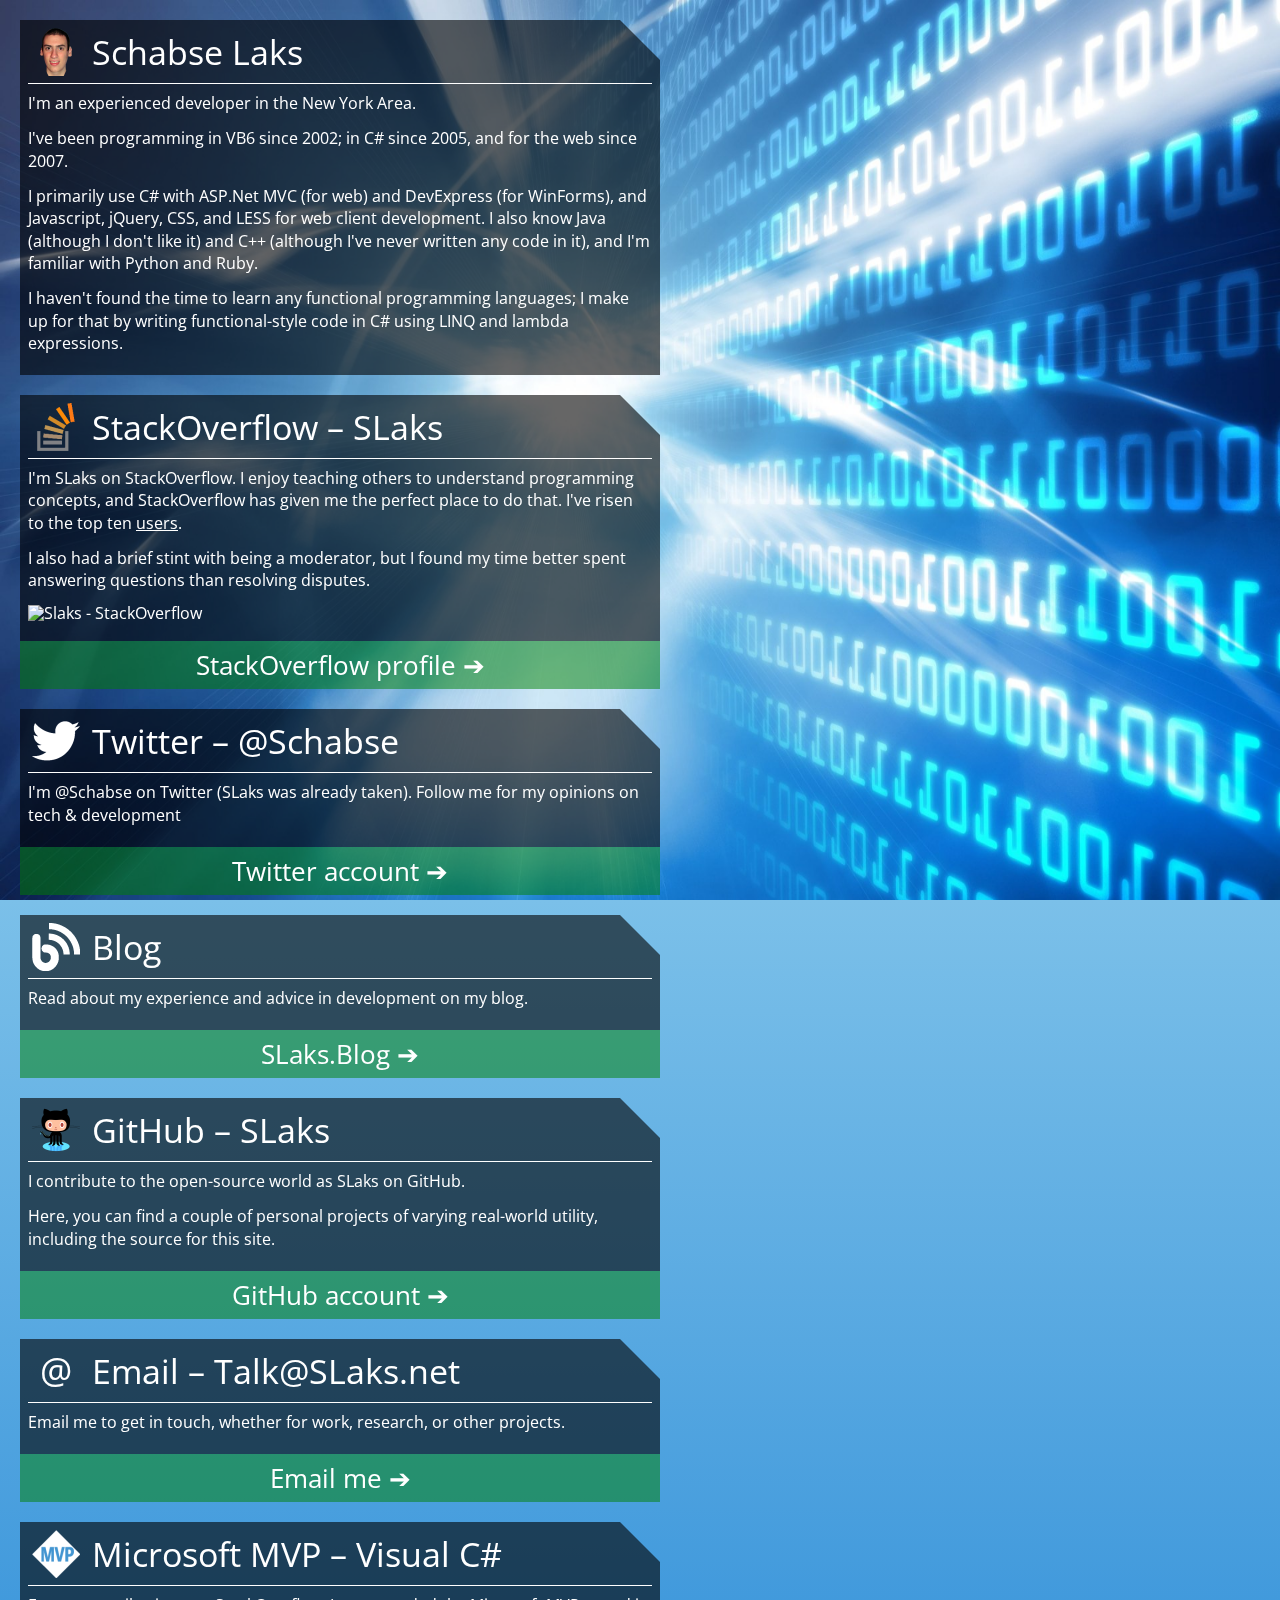
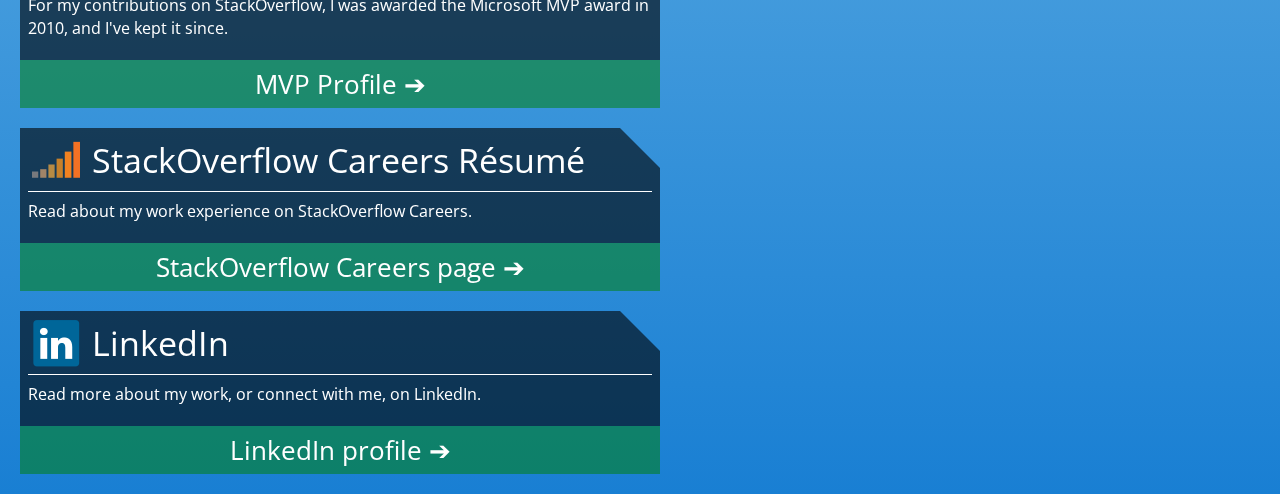
==== index.html @ 2df51ee2 "Tweak text" ====
﻿<!doctype html>
<!--[if lt IE 7]> <html class="lt-ie9 lt-ie8 lt-ie7" lang="en"> <![endif]-->
<!--[if IE 7]>    <html class="lt-ie9 lt-ie8" lang="en"> <![endif]-->
<!--[if IE 8]>    <html class="lt-ie9" lang="en"> <![endif]-->
<!--[if gt IE 8]><!-->
<html lang="en">
    <!--<![endif]-->

    <head>
        <meta charset="utf-8">
        <meta http-equiv="X-UA-Compatible" content="IE=edge,chrome=1">
        <title>Schabse Laks</title>

        <!--[if lt IE 9]><script src="http://html5shiv.googlecode.com/svn/trunk/html5.js"></script><![endif]-->

        <link rel="stylesheet" type="text/css" href="//fonts.googleapis.com/css?family=Open+Sans:400" />
        <link rel="stylesheet" type="text/css" href="CSS/Home-Styles.css" />

        <meta name="viewport" content="width=device-width">
    </head>

    <body>
        <!--[if lt IE 7]><p class=chromeframe>Your browser is <em>ancient!</em> <a href="http://browsehappy.com/">Upgrade to a different browser</a> or <a href="http://www.google.com/chromeframe/?redirect=true">install Google Chrome Frame</a> to experience this site.</p><![endif]-->
        <img alt="abstract background" src="Images/Background.jpg" />

        <!-- Semantic Markup FTW!  -->
        <!-- Classes are for wimps -->
        <!-- eg, Internet Explorer -->
        <ul>
            <li>
                <img alt="My Face" src="Images/Icons/Me.png" />
                <h2>Schabse Laks</h2>
                <article>
                    <p>I'm an experienced developer in the New York Area.</p>
                    <p>
                        I've been programming in VB6 since 2002; in C# since 2005, and for the web since
                        2007.
                    </p>
                    <p>
                        I primarily use C# with ASP.Net MVC (for web) and DevExpress (for WinForms), and
                        Javascript, jQuery, CSS, and LESS for web client development.  I also know Java
                        (although I don't like it) and C++ (although I've never written any code in it),
                        and I'm familiar with Python and Ruby.
                    </p>
                    <p>
                        I haven't found the time to learn any functional programming languages; I make up
                        for that by writing functional-style code in C# using LINQ and lambda expressions.
                    </p>
                </article>
            </li>
            <li>
                <img alt="StackOverflow Icon" src="Images/Icons/StackOverflow.png" />
                <h2>StackOverflow &ndash; SLaks</h2>
                <article>
                    <p>
                        I'm SLaks on StackOverflow. I enjoy teaching others to
                        understand programming concepts, and StackOverflow has
                        given me the perfect place to do that. 
                        I've risen to the top ten <a href="http://stackoverflow.com/users?tab=reputation&filter=all">
                            users</a>.
                    </p>
                    <p>
                        I also had a brief stint with being a moderator, but I found my time better spent
                        answering questions than resolving disputes.
                    </p>
                    <img alt="Slaks - StackOverflow" src="http://stackoverflow.com/users/flair/34397.png" />
                </article>
                <a href="http://stackoverflow.com/users/34397/slaks">StackOverflow profile</a>
            </li>

            <li>
                <img alt="Twitter Icon" src="Images/Icons/Twitter.png" />
                <h2>Twitter &ndash; @Schabse</h2>
                <article>
                    <p>
                        I'm @Schabse on Twitter (SLaks was already taken).  Follow me for my opinions on
                        tech &amp; development
                    </p>
                </article>
                <a href="https://twitter.com/Schabse">Twitter account</a>
            </li>

            <li>
                <img alt="Universal Blog Icon" title="Universal Blog Icon" src="Images/Icons/Blog.png" />
                <h2>Blog</h2>
                <article>
                    <p>Read about my experience and advice in development on my blog.</p>
                </article>
                <a href="http://blog.slaks.net">SLaks.Blog</a>
            </li>

            <li>
                <img alt="GitHub Icon" src="Images/Icons/GitHub.png" />
                <h2>GitHub &ndash; SLaks</h2>
                <article>
                    <p>I contribute to the open-source world as SLaks on GitHub.</p>
                    <p>
                        Here, you can find a couple of personal projects of varying real-world utility,
                        including the source for this site.
                    </p>
                </article>
                <a href="https://github.com/SLaks">GitHub account</a>
            </li>

            <li>
                <span>@</span>
                <h2>Email &ndash; Talk@SLaks.net</h2>
                <article>
                    <p>Email me to get in touch, whether for work, research, or other projects.</p>
                </article>
                <a href="mailto:Talk@SLaks.net">Email me</a>
            </li>

            <li>
                <img alt="MVP Logo" src="Images/Icons/MVP.png" />
                <h2>Microsoft MVP &ndash; Visual C#</h2>
                <article>
                    <p>
                        For my contributions on StackOverflow, I was awarded the Microsoft MVP award in
                        2010, and I've kept it since.
                    </p>
                </article>

                <a href="http://mvp.microsoft.com/en-US/findanmvp/Pages/profile.aspx?MVPID=1e98946d-d05d-40b6-9e5b-9e8f7c63279a">
                    MVP Profile</a>
            </li>

            <li>
                <img alt="StackOverflow Careers Icon" src="Images/Icons/SO-Careers.png" />
                <h2>StackOverflow Careers R&eacute;sum&eacute;</h2>
                <article>
                    <p>Read about my work experience on StackOverflow Careers.</p>
                </article>
                <a href="http://careers.stackoverflow.com/slaks">StackOverflow Careers page</a>
            </li>

            <li>
                <img alt="LinkedIn icon" src="Images/Icons/LinkedIn.png" />
                <h2>LinkedIn</h2>
                <article>
                    <p>Read more about my work, or connect with me, on LinkedIn.</p>
                </article>
                <a href="http://www.linkedin.com/profile/view?id=121422358">LinkedIn profile</a>
            </li>
        </ul>

        <!-- Thanks for reading! -->

        <script type="text/javascript">

            var _gaq = _gaq || [];
            _gaq.push(['_setAccount', 'UA-3656687-5']);
            _gaq.push(['_trackPageview']);

            (function () {
                var ga = document.createElement('script'); ga.type = 'text/javascript'; ga.async = true;
                ga.src = ('https:' == document.location.protocol ? 'https://ssl' : 'http://www') + '.google-analytics.com/ga.js';
                var s = document.getElementsByTagName('script')[0]; s.parentNode.insertBefore(ga, s);
            })();

        </script>

    </body>

</html>
---- CSS/Home-Styles.css ----
﻿* {
	margin: 0;
	padding: 0;
	border: 0;
}

html {
	background-color: #197fd3; /* Old browsers */
	background: -moz-linear-gradient(top, #5f9fcb 0%, #7bc0e9 43%, #197fd3 100%); /* FF3.6+ */
	background: -webkit-gradient(linear, left top, left bottom, color-stop(0%,#5f9fcb), color-stop(43%,#7bc0e9), color-stop(100%,#197fd3)); /* Chrome,Safari4+ */
	background: -webkit-linear-gradient(top, #5f9fcb 0%,#7bc0e9 43%,#197fd3 100%); /* Chrome10+,Safari5.1+ */
	background: -o-linear-gradient(top, #5f9fcb 0%,#7bc0e9 43%,#197fd3 100%); /* Opera 11.10+ */
	background: -ms-linear-gradient(top, #5f9fcb 0%,#7bc0e9 43%,#197fd3 100%); /* IE10+ */
	background: linear-gradient(top, #5f9fcb 0%,#7bc0e9 43%,#197fd3 100%); /* W3C */
	filter: progid:DXImageTransform.Microsoft.gradient( startColorstr='#5f9fcb', endColorstr='#197fd3',GradientType=0 ); /* IE6-9 */
}

body {
	margin: 20px;
	margin-right: 60px; /* Cover the extra 40 pixels of triangle margin */
	font-family: "Open Sans", Verdana, sans-serif;
	line-height: 1;
	color: white;
}

p {
	margin-bottom: .8em;
	line-height: 1.4;
}

article img {
	display: block;
	margin: 0 auto .8em;
}

p a, p a:visited {
	color: white;
}

p a:hover {
	color: #ff3;
}

body > img {
	display: block;
	width: 100%;
	height: 100%;
	position: fixed;
	left: 0;
	top: 0;
	right: 0;
	bottom: 0;
	z-index: -1;
	pointer-events: none;
}

ul {
	list-style-type: none;
	max-width: 600px;
}

ul li {
	margin-bottom: 20px;
}

ul li > :first-child {
	float: left;
	width: 48px;
	height: 48px;
	margin: 8px 12px 8px;
	position: relative;
	z-index: 1;
}

ul li > span:first-child {
	font-size: 36px;
	line-height: 48px;
	text-align: center;
}


.icon + .icon {
	display: none;
}

ul li h2 {
	height: 48px;
	padding: 8px;
	background-color: #333;
	background-color: rgba(0,0,0, 0.6);
	line-height: 48px;
	font-size: 34px;
	font-weight: normal;
	position: relative;
}

/* Create a triangle that sticks out to the right of the header bar */
ul li h2::after {
	font-size: 0;
	content: ' ';
	position: absolute;
	top: 0;
	right: -40px;
	border-left: 40px solid #333;
	border-left: 40px solid rgba(0,0,0, 0.6);
	border-top: 40px transparent solid;
	height: 24px; /* 62 pixels of height minus 40 pixels of triangle */
}

/* Create a white bar that stretches almost to the edges */
ul li h2::before {
	border-bottom: solid white 1px;
	width: 100%;
	content: ' ';
	font-size: 0;
	position: absolute;
	z-index: 2;
	bottom: 0;
	left: 8px;
	padding-right: 24px; /* 40 pxiels of extra triangle minus 8 pixels of padding on each side */
}

ul li article {
	background-color: #333;
	background-color: rgba(0,0,0, 0.6);
	padding: 8px;
	margin-right: -40px; /* Cover the extra margin below the triangle */
}

ul li article + a {
	margin-right: -40px; /* Cover the extra margin below the triangle */
	padding: 11px;
	font-size: 26px;
	text-align: center;
	text-decoration: none;
	display: block;
	color: white !important;
	background-color: #060;
	background-color: rgba(0, 128, 0, 0.5);
}

ul li article + a::after {
	content: ' ➔';
}

ul li article + a:hover {
	background-color: green;
	text-decoration: underline;
}

/* If we can't do :after, give up on the triangle and the margin below it */
.lt-ie9 ul li article, .lt-ie9 ul li article + a {
	margin-right: 0;
}

.lt-ie9 body {
	margin-right: 20px;
}
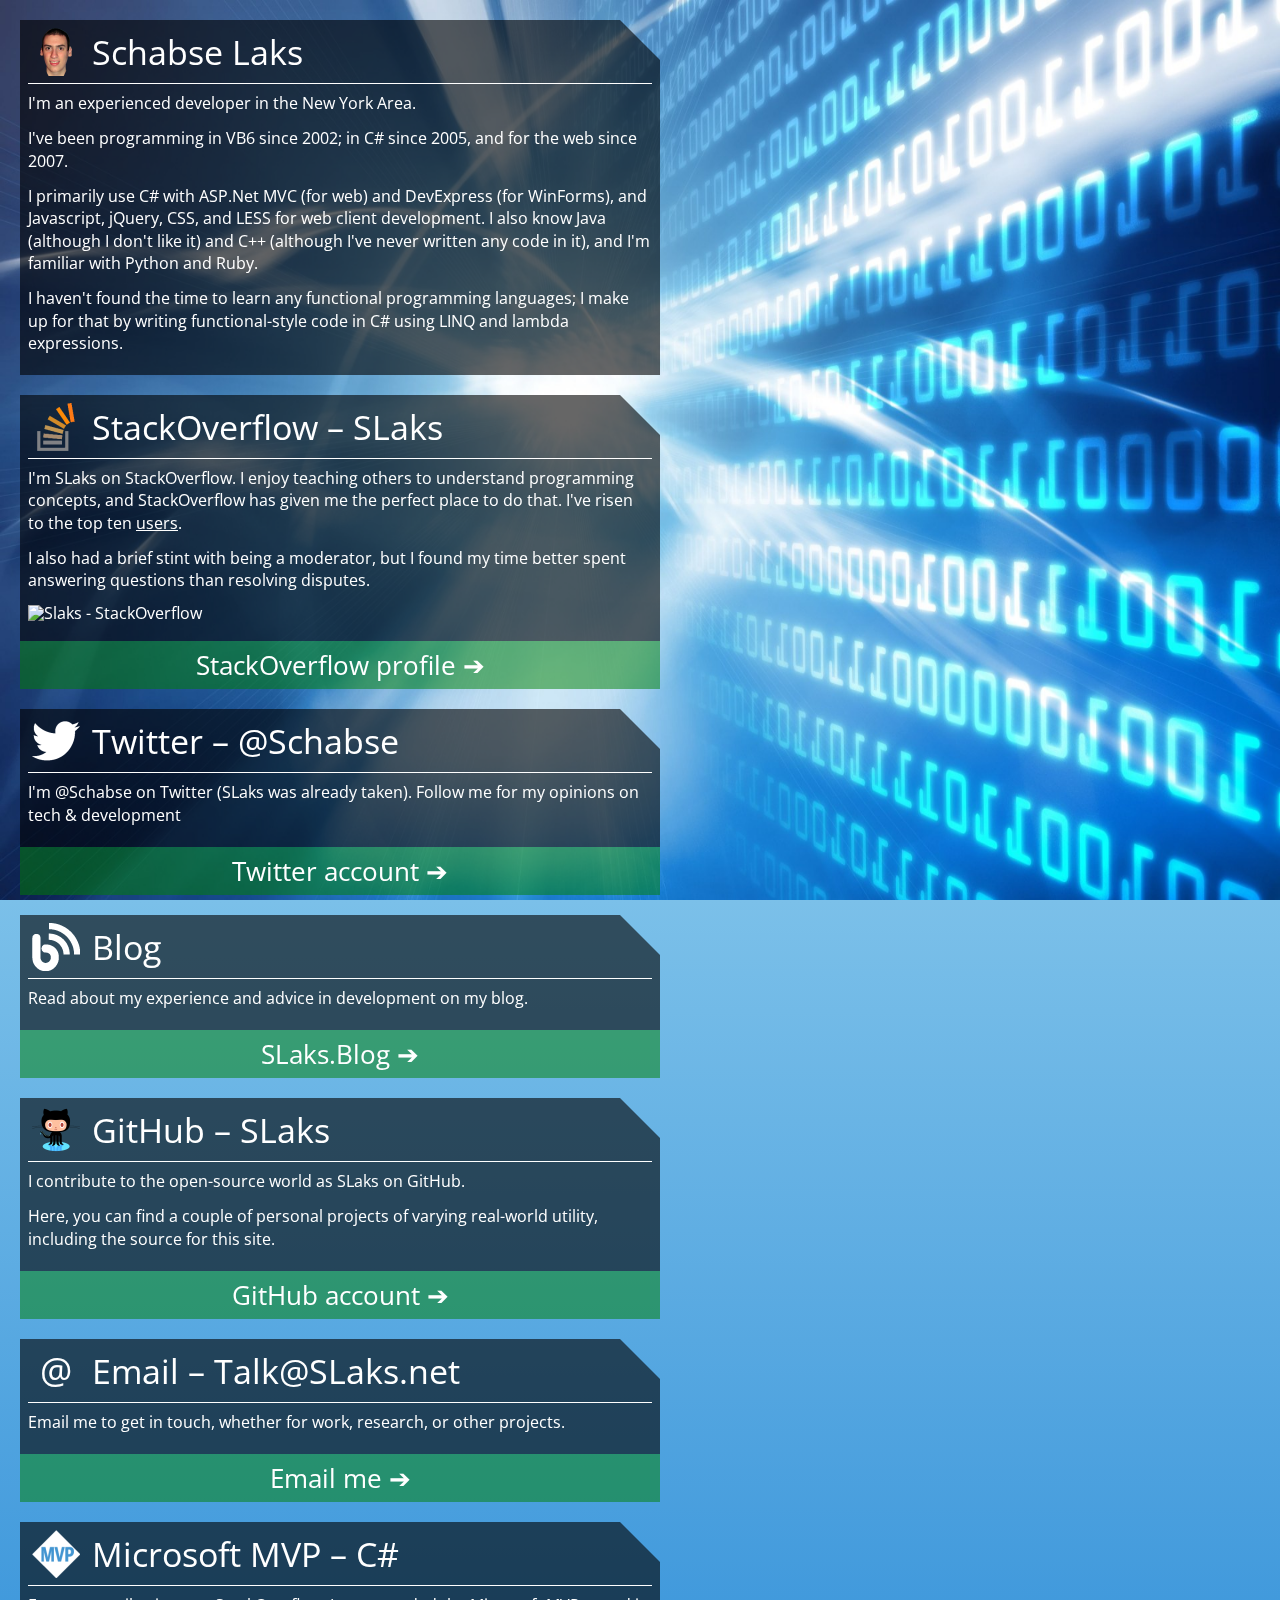
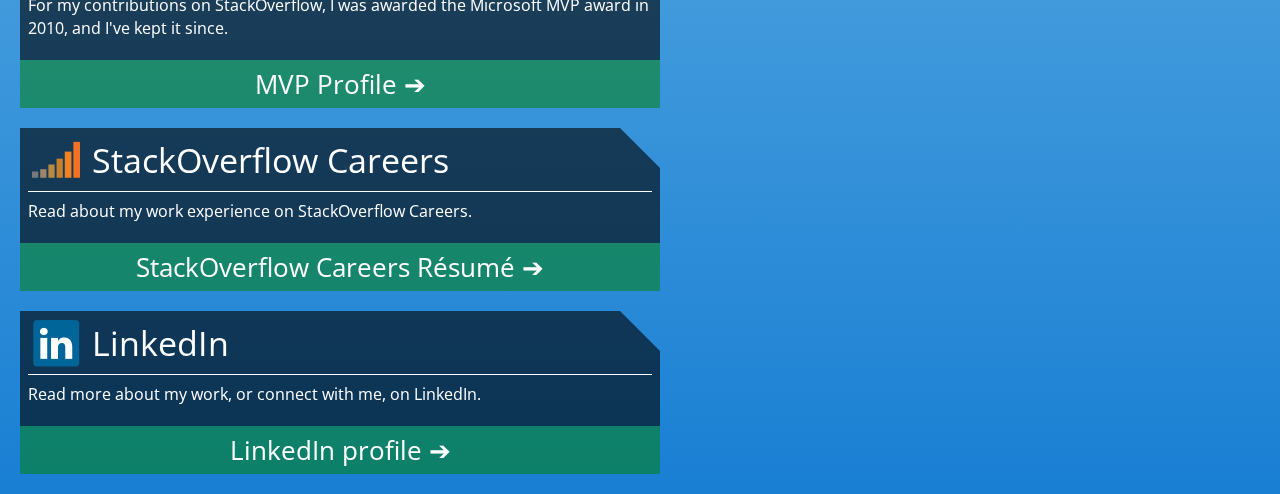
==== commit bb1aac9c: "Now with 50% more responsive!" ====
--- a/index.html
+++ b/index.html
@@ -113,7 +113,7 @@
 
             <li>
                 <img alt="MVP Logo" src="Images/Icons/MVP.png" />
-                <h2>Microsoft MVP &ndash; Visual C#</h2>
+                <h2>Microsoft MVP &ndash; C#</h2>
                 <article>
                     <p>
                         For my contributions on StackOverflow, I was awarded the Microsoft MVP award in
@@ -127,11 +127,11 @@
 
             <li>
                 <img alt="StackOverflow Careers Icon" src="Images/Icons/SO-Careers.png" />
-                <h2>StackOverflow Careers R&eacute;sum&eacute;</h2>
+                <h2>StackOverflow Careers</h2>
                 <article>
                     <p>Read about my work experience on StackOverflow Careers.</p>
                 </article>
-                <a href="http://careers.stackoverflow.com/slaks">StackOverflow Careers page</a>
+                <a href="http://careers.stackoverflow.com/slaks">StackOverflow Careers R&eacute;sum&eacute;</a>
             </li>
 
             <li>
@@ -140,7 +140,7 @@
                 <article>
                     <p>Read more about my work, or connect with me, on LinkedIn.</p>
                 </article>
-                <a href="http://www.linkedin.com/profile/view?id=121422358">LinkedIn profile</a>
+                <a href="http://www.linkedin.com/in/schabse">LinkedIn profile</a>
             </li>
         </ul>
 
--- a/CSS/Home-Styles.css
+++ b/CSS/Home-Styles.css
@@ -156,3 +156,19 @@
 .lt-ie9 body {
 	margin-right: 20px;
 }
+
+@media only screen and (max-width: 550px) {
+	ul li h2 {
+		font-size: 25px;
+	}
+}
+@media only screen and (max-width: 480px) {
+	ul li h2 {
+		font-size: 22px;
+	}
+}
+@media only screen and (max-width: 420px) {
+	ul li h2 {
+		font-size: 18px;
+	}
+}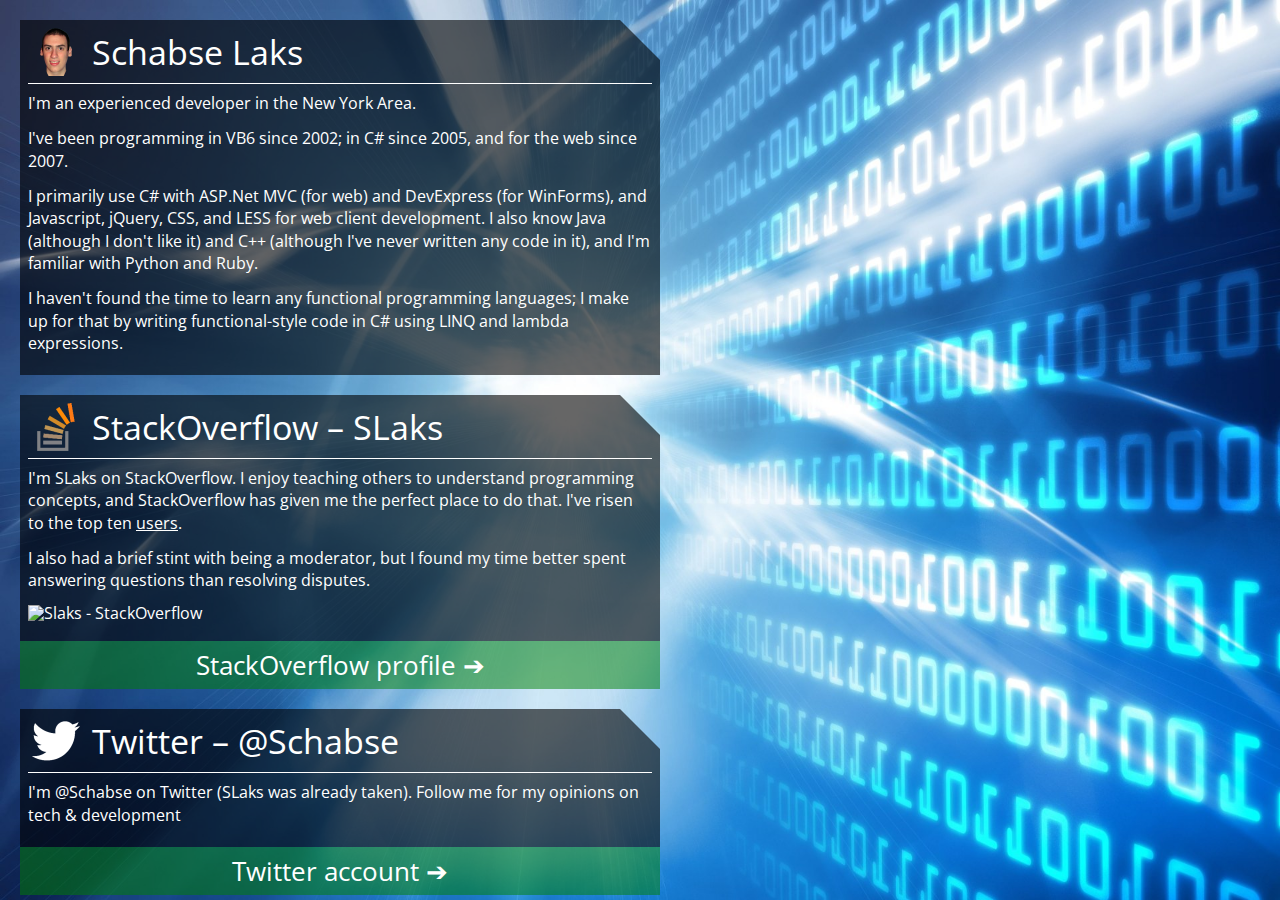
==== commit 155ac0e9: "Faster mobile rendering" ====
--- a/index.html
+++ b/index.html
@@ -26,123 +26,126 @@
         <!-- Semantic Markup FTW!  -->
         <!-- Classes are for wimps -->
         <!-- eg, Internet Explorer -->
-        <ul>
-            <li>
-                <img alt="My Face" src="Images/Icons/Me.png" />
-                <h2>Schabse Laks</h2>
-                <article>
-                    <p>I'm an experienced developer in the New York Area.</p>
-                    <p>
-                        I've been programming in VB6 since 2002; in C# since 2005, and for the web since
-                        2007.
-                    </p>
-                    <p>
-                        I primarily use C# with ASP.Net MVC (for web) and DevExpress (for WinForms), and
-                        Javascript, jQuery, CSS, and LESS for web client development.  I also know Java
-                        (although I don't like it) and C++ (although I've never written any code in it),
-                        and I'm familiar with Python and Ruby.
-                    </p>
-                    <p>
-                        I haven't found the time to learn any functional programming languages; I make up
-                        for that by writing functional-style code in C# using LINQ and lambda expressions.
-                    </p>
-                </article>
-            </li>
-            <li>
-                <img alt="StackOverflow Icon" src="Images/Icons/StackOverflow.png" />
-                <h2>StackOverflow &ndash; SLaks</h2>
-                <article>
-                    <p>
-                        I'm SLaks on StackOverflow. I enjoy teaching others to
-                        understand programming concepts, and StackOverflow has
-                        given me the perfect place to do that. 
-                        I've risen to the top ten <a href="http://stackoverflow.com/users?tab=reputation&filter=all">
-                            users</a>.
-                    </p>
-                    <p>
-                        I also had a brief stint with being a moderator, but I found my time better spent
-                        answering questions than resolving disputes.
-                    </p>
-                    <img alt="Slaks - StackOverflow" src="http://stackoverflow.com/users/flair/34397.png" />
-                </article>
-                <a href="http://stackoverflow.com/users/34397/slaks">StackOverflow profile</a>
-            </li>
 
-            <li>
-                <img alt="Twitter Icon" src="Images/Icons/Twitter.png" />
-                <h2>Twitter &ndash; @Schabse</h2>
-                <article>
-                    <p>
-                        I'm @Schabse on Twitter (SLaks was already taken).  Follow me for my opinions on
-                        tech &amp; development
-                    </p>
-                </article>
-                <a href="https://twitter.com/Schabse">Twitter account</a>
-            </li>
+        <section>
+            <ul>
+                <li>
+                    <img alt="My Face" src="Images/Icons/Me.png" />
+                    <h2>Schabse Laks</h2>
+                    <article>
+                        <p>I'm an experienced developer in the New York Area.</p>
+                        <p>
+                            I've been programming in VB6 since 2002; in C# since 2005, and for the web since
+                            2007.
+                        </p>
+                        <p>
+                            I primarily use C# with ASP.Net MVC (for web) and DevExpress (for WinForms), and
+                            Javascript, jQuery, CSS, and LESS for web client development.  I also know Java
+                            (although I don't like it) and C++ (although I've never written any code in it),
+                            and I'm familiar with Python and Ruby.
+                        </p>
+                        <p>
+                            I haven't found the time to learn any functional programming languages; I make up
+                            for that by writing functional-style code in C# using LINQ and lambda expressions.
+                        </p>
+                    </article>
+                </li>
+                <li>
+                    <img alt="StackOverflow Icon" src="Images/Icons/StackOverflow.png" />
+                    <h2>StackOverflow &ndash; SLaks</h2>
+                    <article>
+                        <p>
+                            I'm SLaks on StackOverflow. I enjoy teaching others to
+                            understand programming concepts, and StackOverflow has
+                            given me the perfect place to do that. 
+                            I've risen to the top ten <a href="http://stackoverflow.com/users?tab=reputation&filter=all">
+                                users</a>.
+                        </p>
+                        <p>
+                            I also had a brief stint with being a moderator, but I found my time better spent
+                            answering questions than resolving disputes.
+                        </p>
+                        <img alt="Slaks - StackOverflow" src="http://stackoverflow.com/users/flair/34397.png" />
+                    </article>
+                    <a href="http://stackoverflow.com/users/34397/slaks">StackOverflow profile</a>
+                </li>
 
-            <li>
-                <img alt="Universal Blog Icon" title="Universal Blog Icon" src="Images/Icons/Blog.png" />
-                <h2>Blog</h2>
-                <article>
-                    <p>Read about my experience and advice in development on my blog.</p>
-                </article>
-                <a href="http://blog.slaks.net">SLaks.Blog</a>
-            </li>
+                <li>
+                    <img alt="Twitter Icon" src="Images/Icons/Twitter.png" />
+                    <h2>Twitter &ndash; @Schabse</h2>
+                    <article>
+                        <p>
+                            I'm @Schabse on Twitter (SLaks was already taken).  Follow me for my opinions on
+                            tech &amp; development
+                        </p>
+                    </article>
+                    <a href="https://twitter.com/Schabse">Twitter account</a>
+                </li>
 
-            <li>
-                <img alt="GitHub Icon" src="Images/Icons/GitHub.png" />
-                <h2>GitHub &ndash; SLaks</h2>
-                <article>
-                    <p>I contribute to the open-source world as SLaks on GitHub.</p>
-                    <p>
-                        Here, you can find a couple of personal projects of varying real-world utility,
-                        including the source for this site.
-                    </p>
-                </article>
-                <a href="https://github.com/SLaks">GitHub account</a>
-            </li>
+                <li>
+                    <img alt="Universal Blog Icon" title="Universal Blog Icon" src="Images/Icons/Blog.png" />
+                    <h2>Blog</h2>
+                    <article>
+                        <p>Read about my experience and advice in development on my blog.</p>
+                    </article>
+                    <a href="http://blog.slaks.net">SLaks.Blog</a>
+                </li>
 
-            <li>
-                <span>@</span>
-                <h2>Email &ndash; Talk@SLaks.net</h2>
-                <article>
-                    <p>Email me to get in touch, whether for work, research, or other projects.</p>
-                </article>
-                <a href="mailto:Talk@SLaks.net">Email me</a>
-            </li>
+                <li>
+                    <img alt="GitHub Icon" src="Images/Icons/GitHub.png" />
+                    <h2>GitHub &ndash; SLaks</h2>
+                    <article>
+                        <p>I contribute to the open-source world as SLaks on GitHub.</p>
+                        <p>
+                            Here, you can find a couple of personal projects of varying real-world utility,
+                            including the source for this site.
+                        </p>
+                    </article>
+                    <a href="https://github.com/SLaks">GitHub account</a>
+                </li>
 
-            <li>
-                <img alt="MVP Logo" src="Images/Icons/MVP.png" />
-                <h2>Microsoft MVP &ndash; C#</h2>
-                <article>
-                    <p>
-                        For my contributions on StackOverflow, I was awarded the Microsoft MVP award in
-                        2010, and I've kept it since.
-                    </p>
-                </article>
+                <li>
+                    <span>@</span>
+                    <h2>Email &ndash; Talk@SLaks.net</h2>
+                    <article>
+                        <p>Email me to get in touch, whether for work, research, or other projects.</p>
+                    </article>
+                    <a href="mailto:Talk@SLaks.net">Email me</a>
+                </li>
 
-                <a href="http://mvp.microsoft.com/en-US/findanmvp/Pages/profile.aspx?MVPID=1e98946d-d05d-40b6-9e5b-9e8f7c63279a">
-                    MVP Profile</a>
-            </li>
+                <li>
+                    <img alt="MVP Logo" src="Images/Icons/MVP.png" />
+                    <h2>Microsoft MVP &ndash; C#</h2>
+                    <article>
+                        <p>
+                            For my contributions on StackOverflow, I was awarded the Microsoft MVP award in
+                            2010, and I've kept it since.
+                        </p>
+                    </article>
 
-            <li>
-                <img alt="StackOverflow Careers Icon" src="Images/Icons/SO-Careers.png" />
-                <h2>StackOverflow Careers</h2>
-                <article>
-                    <p>Read about my work experience on StackOverflow Careers.</p>
-                </article>
-                <a href="http://careers.stackoverflow.com/slaks">StackOverflow Careers R&eacute;sum&eacute;</a>
-            </li>
+                    <a href="http://mvp.microsoft.com/en-US/findanmvp/Pages/profile.aspx?MVPID=1e98946d-d05d-40b6-9e5b-9e8f7c63279a">
+                        MVP Profile</a>
+                </li>
 
-            <li>
-                <img alt="LinkedIn icon" src="Images/Icons/LinkedIn.png" />
-                <h2>LinkedIn</h2>
-                <article>
-                    <p>Read more about my work, or connect with me, on LinkedIn.</p>
-                </article>
-                <a href="http://www.linkedin.com/in/schabse">LinkedIn profile</a>
-            </li>
-        </ul>
+                <li>
+                    <img alt="StackOverflow Careers Icon" src="Images/Icons/SO-Careers.png" />
+                    <h2>StackOverflow Careers</h2>
+                    <article>
+                        <p>Read about my work experience on StackOverflow Careers.</p>
+                    </article>
+                    <a href="http://careers.stackoverflow.com/slaks">StackOverflow Careers R&eacute;sum&eacute;</a>
+                </li>
+
+                <li>
+                    <img alt="LinkedIn icon" src="Images/Icons/LinkedIn.png" />
+                    <h2>LinkedIn</h2>
+                    <article>
+                        <p>Read more about my work, or connect with me, on LinkedIn.</p>
+                    </article>
+                    <a href="http://www.linkedin.com/in/schabse">LinkedIn profile</a>
+                </li>
+            </ul>
+        </section>
 
         <!-- Thanks for reading! -->
 
--- a/CSS/Home-Styles.css
+++ b/CSS/Home-Styles.css
@@ -13,15 +13,41 @@
 	background: -ms-linear-gradient(top, #5f9fcb 0%,#7bc0e9 43%,#197fd3 100%); /* IE10+ */
 	background: linear-gradient(top, #5f9fcb 0%,#7bc0e9 43%,#197fd3 100%); /* W3C */
 	filter: progid:DXImageTransform.Microsoft.gradient( startColorstr='#5f9fcb', endColorstr='#197fd3',GradientType=0 ); /* IE6-9 */
+	overflow: hidden;
+	height: 100%;
 }
 
 body {
-	margin: 20px;
-	margin-right: 60px; /* Cover the extra 40 pixels of triangle margin */
 	font-family: "Open Sans", Verdana, sans-serif;
 	line-height: 1;
 	color: white;
+	background: url('../Images/Background.jpg') no-repeat;
+	background-size: 100% 100%;
+	overflow: hidden;
+	height: 100%;
 }
+
+body > img {
+	display: none;
+}
+
+.lt-ie9 body {
+	background: none;
+}
+
+.lt-ie9 body > img {	/* IE8 doesn't support background-size, so I stretch an <img> */
+	display: block;
+	width: 100%;
+	height: 100%;
+	position: absolute;
+	left: 0;
+	top: 0;
+	right: 0;
+	bottom: 0;
+	z-index: -1;
+	pointer-events: none;
+}
+
 
 p {
 	margin-bottom: .8em;
@@ -41,20 +67,14 @@
 	color: #ff3;
 }
 
-body > img {
-	display: block;
-	width: 100%;
+section {
+	overflow: auto;
 	height: 100%;
-	position: fixed;
-	left: 0;
-	top: 0;
-	right: 0;
-	bottom: 0;
-	z-index: -1;
-	pointer-events: none;
 }
 
 ul {
+	margin: 20px;
+	margin-right: 60px; /* Cover the extra 40 pixels of triangle margin */
 	list-style-type: none;
 	max-width: 600px;
 }
@@ -153,7 +173,7 @@
 	margin-right: 0;
 }
 
-.lt-ie9 body {
+.lt-ie9 ul {
 	margin-right: 20px;
 }
 
@@ -162,13 +182,15 @@
 		font-size: 25px;
 	}
 }
+
 @media only screen and (max-width: 480px) {
 	ul li h2 {
 		font-size: 22px;
 	}
 }
+
 @media only screen and (max-width: 420px) {
 	ul li h2 {
 		font-size: 18px;
 	}
-}+}
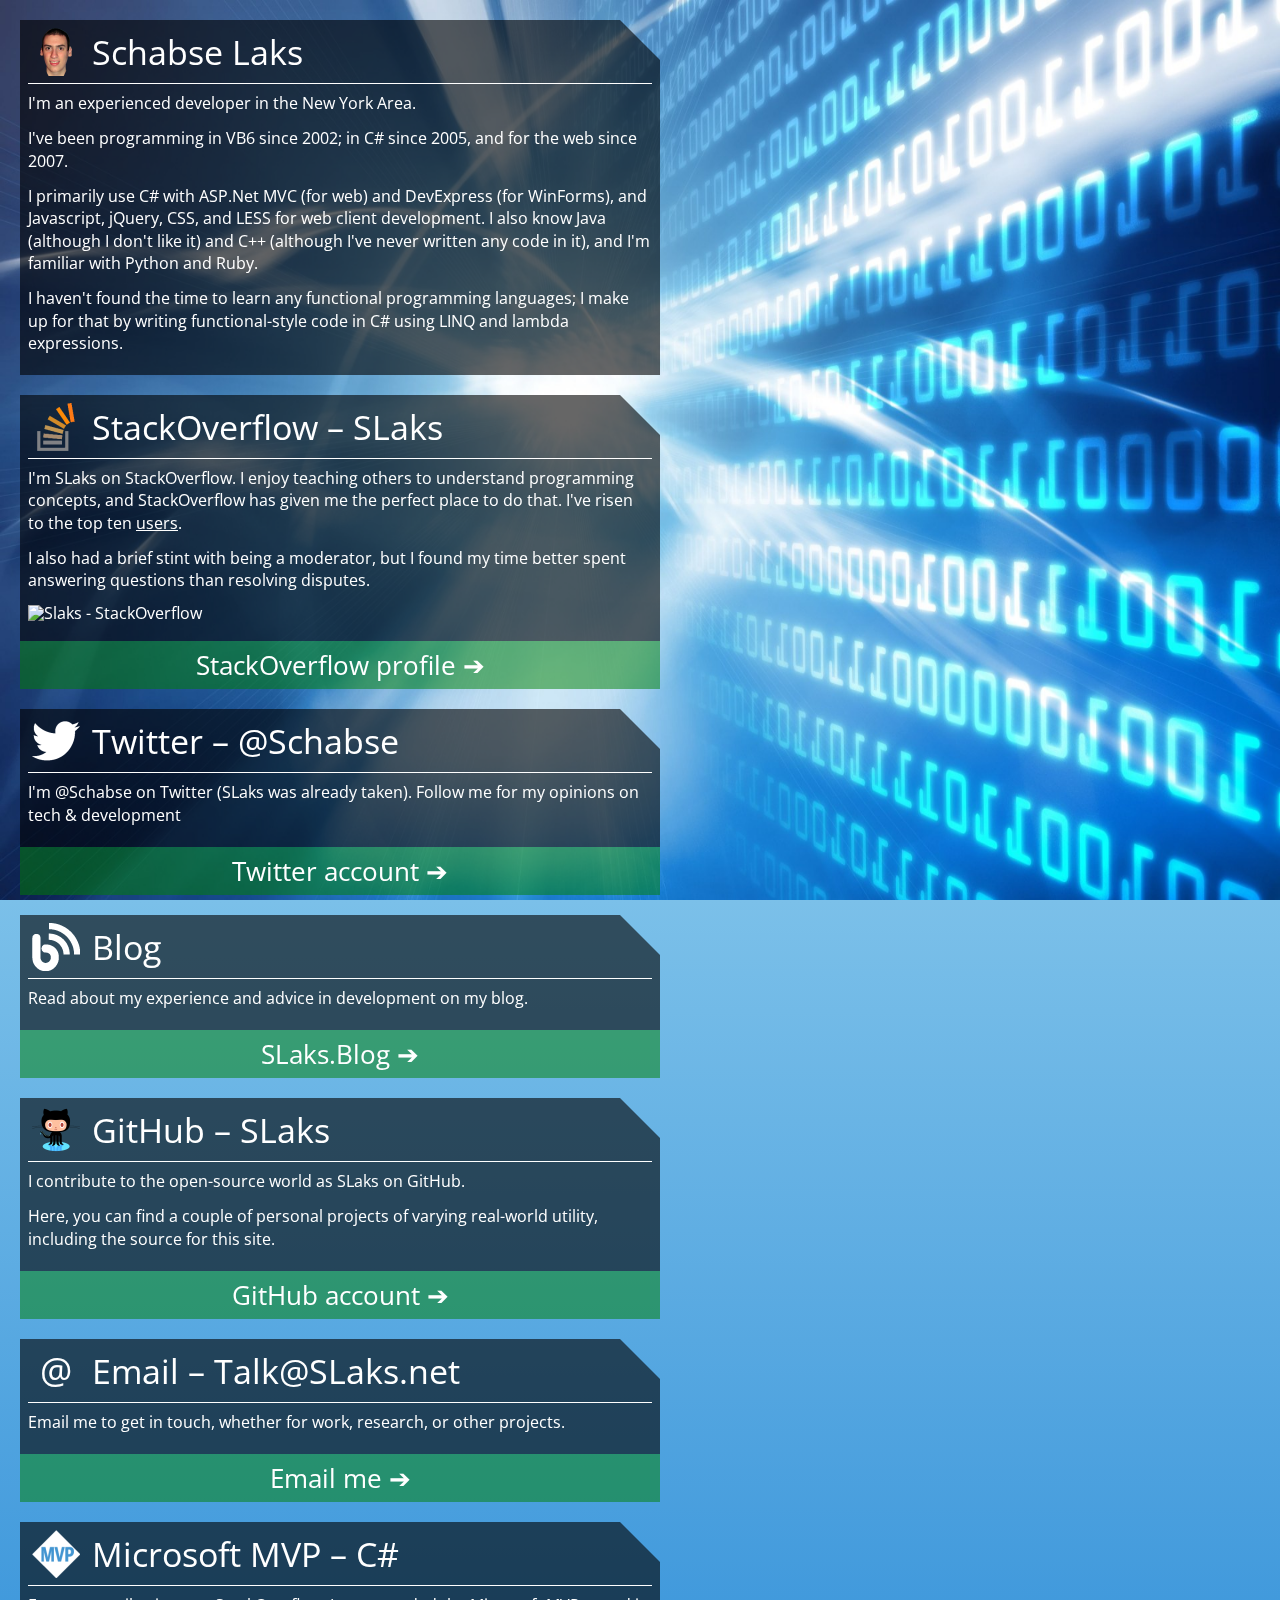
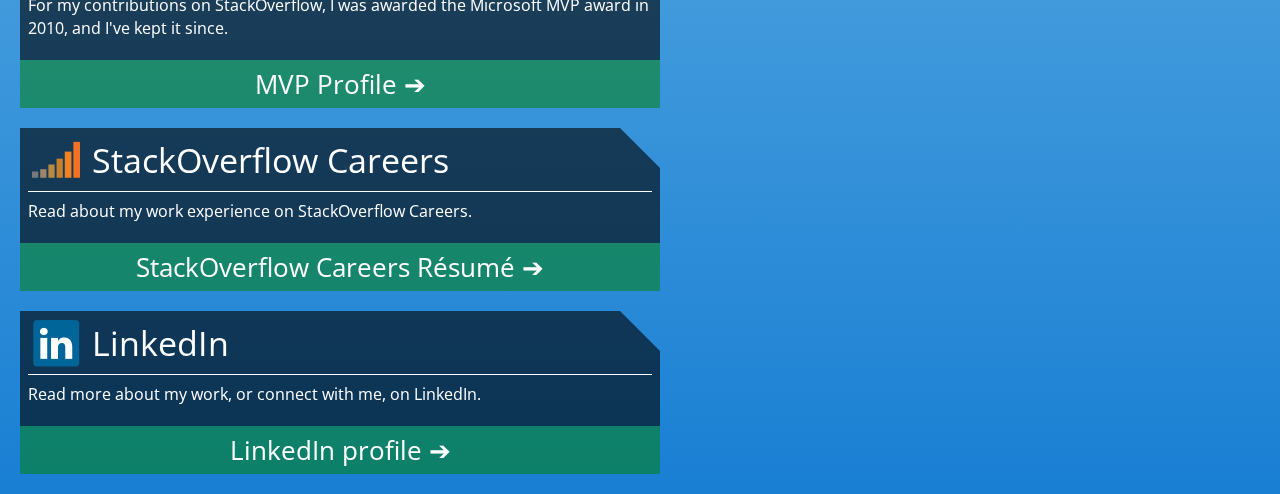
==== commit 47ae0c9d: "Revert "Faster mobile rendering"" ====
--- a/index.html
+++ b/index.html
@@ -26,126 +26,123 @@
         <!-- Semantic Markup FTW!  -->
         <!-- Classes are for wimps -->
         <!-- eg, Internet Explorer -->
+        <ul>
+            <li>
+                <img alt="My Face" src="Images/Icons/Me.png" />
+                <h2>Schabse Laks</h2>
+                <article>
+                    <p>I'm an experienced developer in the New York Area.</p>
+                    <p>
+                        I've been programming in VB6 since 2002; in C# since 2005, and for the web since
+                        2007.
+                    </p>
+                    <p>
+                        I primarily use C# with ASP.Net MVC (for web) and DevExpress (for WinForms), and
+                        Javascript, jQuery, CSS, and LESS for web client development.  I also know Java
+                        (although I don't like it) and C++ (although I've never written any code in it),
+                        and I'm familiar with Python and Ruby.
+                    </p>
+                    <p>
+                        I haven't found the time to learn any functional programming languages; I make up
+                        for that by writing functional-style code in C# using LINQ and lambda expressions.
+                    </p>
+                </article>
+            </li>
+            <li>
+                <img alt="StackOverflow Icon" src="Images/Icons/StackOverflow.png" />
+                <h2>StackOverflow &ndash; SLaks</h2>
+                <article>
+                    <p>
+                        I'm SLaks on StackOverflow. I enjoy teaching others to
+                        understand programming concepts, and StackOverflow has
+                        given me the perfect place to do that. 
+                        I've risen to the top ten <a href="http://stackoverflow.com/users?tab=reputation&filter=all">
+                            users</a>.
+                    </p>
+                    <p>
+                        I also had a brief stint with being a moderator, but I found my time better spent
+                        answering questions than resolving disputes.
+                    </p>
+                    <img alt="Slaks - StackOverflow" src="http://stackoverflow.com/users/flair/34397.png" />
+                </article>
+                <a href="http://stackoverflow.com/users/34397/slaks">StackOverflow profile</a>
+            </li>
 
-        <section>
-            <ul>
-                <li>
-                    <img alt="My Face" src="Images/Icons/Me.png" />
-                    <h2>Schabse Laks</h2>
-                    <article>
-                        <p>I'm an experienced developer in the New York Area.</p>
-                        <p>
-                            I've been programming in VB6 since 2002; in C# since 2005, and for the web since
-                            2007.
-                        </p>
-                        <p>
-                            I primarily use C# with ASP.Net MVC (for web) and DevExpress (for WinForms), and
-                            Javascript, jQuery, CSS, and LESS for web client development.  I also know Java
-                            (although I don't like it) and C++ (although I've never written any code in it),
-                            and I'm familiar with Python and Ruby.
-                        </p>
-                        <p>
-                            I haven't found the time to learn any functional programming languages; I make up
-                            for that by writing functional-style code in C# using LINQ and lambda expressions.
-                        </p>
-                    </article>
-                </li>
-                <li>
-                    <img alt="StackOverflow Icon" src="Images/Icons/StackOverflow.png" />
-                    <h2>StackOverflow &ndash; SLaks</h2>
-                    <article>
-                        <p>
-                            I'm SLaks on StackOverflow. I enjoy teaching others to
-                            understand programming concepts, and StackOverflow has
-                            given me the perfect place to do that. 
-                            I've risen to the top ten <a href="http://stackoverflow.com/users?tab=reputation&filter=all">
-                                users</a>.
-                        </p>
-                        <p>
-                            I also had a brief stint with being a moderator, but I found my time better spent
-                            answering questions than resolving disputes.
-                        </p>
-                        <img alt="Slaks - StackOverflow" src="http://stackoverflow.com/users/flair/34397.png" />
-                    </article>
-                    <a href="http://stackoverflow.com/users/34397/slaks">StackOverflow profile</a>
-                </li>
+            <li>
+                <img alt="Twitter Icon" src="Images/Icons/Twitter.png" />
+                <h2>Twitter &ndash; @Schabse</h2>
+                <article>
+                    <p>
+                        I'm @Schabse on Twitter (SLaks was already taken).  Follow me for my opinions on
+                        tech &amp; development
+                    </p>
+                </article>
+                <a href="https://twitter.com/Schabse">Twitter account</a>
+            </li>
 
-                <li>
-                    <img alt="Twitter Icon" src="Images/Icons/Twitter.png" />
-                    <h2>Twitter &ndash; @Schabse</h2>
-                    <article>
-                        <p>
-                            I'm @Schabse on Twitter (SLaks was already taken).  Follow me for my opinions on
-                            tech &amp; development
-                        </p>
-                    </article>
-                    <a href="https://twitter.com/Schabse">Twitter account</a>
-                </li>
+            <li>
+                <img alt="Universal Blog Icon" title="Universal Blog Icon" src="Images/Icons/Blog.png" />
+                <h2>Blog</h2>
+                <article>
+                    <p>Read about my experience and advice in development on my blog.</p>
+                </article>
+                <a href="http://blog.slaks.net">SLaks.Blog</a>
+            </li>
 
-                <li>
-                    <img alt="Universal Blog Icon" title="Universal Blog Icon" src="Images/Icons/Blog.png" />
-                    <h2>Blog</h2>
-                    <article>
-                        <p>Read about my experience and advice in development on my blog.</p>
-                    </article>
-                    <a href="http://blog.slaks.net">SLaks.Blog</a>
-                </li>
+            <li>
+                <img alt="GitHub Icon" src="Images/Icons/GitHub.png" />
+                <h2>GitHub &ndash; SLaks</h2>
+                <article>
+                    <p>I contribute to the open-source world as SLaks on GitHub.</p>
+                    <p>
+                        Here, you can find a couple of personal projects of varying real-world utility,
+                        including the source for this site.
+                    </p>
+                </article>
+                <a href="https://github.com/SLaks">GitHub account</a>
+            </li>
 
-                <li>
-                    <img alt="GitHub Icon" src="Images/Icons/GitHub.png" />
-                    <h2>GitHub &ndash; SLaks</h2>
-                    <article>
-                        <p>I contribute to the open-source world as SLaks on GitHub.</p>
-                        <p>
-                            Here, you can find a couple of personal projects of varying real-world utility,
-                            including the source for this site.
-                        </p>
-                    </article>
-                    <a href="https://github.com/SLaks">GitHub account</a>
-                </li>
+            <li>
+                <span>@</span>
+                <h2>Email &ndash; Talk@SLaks.net</h2>
+                <article>
+                    <p>Email me to get in touch, whether for work, research, or other projects.</p>
+                </article>
+                <a href="mailto:Talk@SLaks.net">Email me</a>
+            </li>
 
-                <li>
-                    <span>@</span>
-                    <h2>Email &ndash; Talk@SLaks.net</h2>
-                    <article>
-                        <p>Email me to get in touch, whether for work, research, or other projects.</p>
-                    </article>
-                    <a href="mailto:Talk@SLaks.net">Email me</a>
-                </li>
+            <li>
+                <img alt="MVP Logo" src="Images/Icons/MVP.png" />
+                <h2>Microsoft MVP &ndash; C#</h2>
+                <article>
+                    <p>
+                        For my contributions on StackOverflow, I was awarded the Microsoft MVP award in
+                        2010, and I've kept it since.
+                    </p>
+                </article>
 
-                <li>
-                    <img alt="MVP Logo" src="Images/Icons/MVP.png" />
-                    <h2>Microsoft MVP &ndash; C#</h2>
-                    <article>
-                        <p>
-                            For my contributions on StackOverflow, I was awarded the Microsoft MVP award in
-                            2010, and I've kept it since.
-                        </p>
-                    </article>
+                <a href="http://mvp.microsoft.com/en-US/findanmvp/Pages/profile.aspx?MVPID=1e98946d-d05d-40b6-9e5b-9e8f7c63279a">
+                    MVP Profile</a>
+            </li>
 
-                    <a href="http://mvp.microsoft.com/en-US/findanmvp/Pages/profile.aspx?MVPID=1e98946d-d05d-40b6-9e5b-9e8f7c63279a">
-                        MVP Profile</a>
-                </li>
+            <li>
+                <img alt="StackOverflow Careers Icon" src="Images/Icons/SO-Careers.png" />
+                <h2>StackOverflow Careers</h2>
+                <article>
+                    <p>Read about my work experience on StackOverflow Careers.</p>
+                </article>
+                <a href="http://careers.stackoverflow.com/slaks">StackOverflow Careers R&eacute;sum&eacute;</a>
+            </li>
 
-                <li>
-                    <img alt="StackOverflow Careers Icon" src="Images/Icons/SO-Careers.png" />
-                    <h2>StackOverflow Careers</h2>
-                    <article>
-                        <p>Read about my work experience on StackOverflow Careers.</p>
-                    </article>
-                    <a href="http://careers.stackoverflow.com/slaks">StackOverflow Careers R&eacute;sum&eacute;</a>
-                </li>
-
-                <li>
-                    <img alt="LinkedIn icon" src="Images/Icons/LinkedIn.png" />
-                    <h2>LinkedIn</h2>
-                    <article>
-                        <p>Read more about my work, or connect with me, on LinkedIn.</p>
-                    </article>
-                    <a href="http://www.linkedin.com/in/schabse">LinkedIn profile</a>
-                </li>
-            </ul>
-        </section>
+            <li>
+                <img alt="LinkedIn icon" src="Images/Icons/LinkedIn.png" />
+                <h2>LinkedIn</h2>
+                <article>
+                    <p>Read more about my work, or connect with me, on LinkedIn.</p>
+                </article>
+                <a href="http://www.linkedin.com/in/schabse">LinkedIn profile</a>
+            </li>
+        </ul>
 
         <!-- Thanks for reading! -->
 
--- a/CSS/Home-Styles.css
+++ b/CSS/Home-Styles.css
@@ -13,41 +13,15 @@
 	background: -ms-linear-gradient(top, #5f9fcb 0%,#7bc0e9 43%,#197fd3 100%); /* IE10+ */
 	background: linear-gradient(top, #5f9fcb 0%,#7bc0e9 43%,#197fd3 100%); /* W3C */
 	filter: progid:DXImageTransform.Microsoft.gradient( startColorstr='#5f9fcb', endColorstr='#197fd3',GradientType=0 ); /* IE6-9 */
-	overflow: hidden;
-	height: 100%;
 }
 
 body {
+	margin: 20px;
+	margin-right: 60px; /* Cover the extra 40 pixels of triangle margin */
 	font-family: "Open Sans", Verdana, sans-serif;
 	line-height: 1;
 	color: white;
-	background: url('../Images/Background.jpg') no-repeat;
-	background-size: 100% 100%;
-	overflow: hidden;
-	height: 100%;
 }
-
-body > img {
-	display: none;
-}
-
-.lt-ie9 body {
-	background: none;
-}
-
-.lt-ie9 body > img {	/* IE8 doesn't support background-size, so I stretch an <img> */
-	display: block;
-	width: 100%;
-	height: 100%;
-	position: absolute;
-	left: 0;
-	top: 0;
-	right: 0;
-	bottom: 0;
-	z-index: -1;
-	pointer-events: none;
-}
-
 
 p {
 	margin-bottom: .8em;
@@ -67,14 +41,20 @@
 	color: #ff3;
 }
 
-section {
-	overflow: auto;
+body > img {
+	display: block;
+	width: 100%;
 	height: 100%;
+	position: fixed;
+	left: 0;
+	top: 0;
+	right: 0;
+	bottom: 0;
+	z-index: -1;
+	pointer-events: none;
 }
 
 ul {
-	margin: 20px;
-	margin-right: 60px; /* Cover the extra 40 pixels of triangle margin */
 	list-style-type: none;
 	max-width: 600px;
 }
@@ -173,7 +153,7 @@
 	margin-right: 0;
 }
 
-.lt-ie9 ul {
+.lt-ie9 body {
 	margin-right: 20px;
 }
 
@@ -182,15 +162,13 @@
 		font-size: 25px;
 	}
 }
-
 @media only screen and (max-width: 480px) {
 	ul li h2 {
 		font-size: 22px;
 	}
 }
-
 @media only screen and (max-width: 420px) {
 	ul li h2 {
 		font-size: 18px;
 	}
-}
+}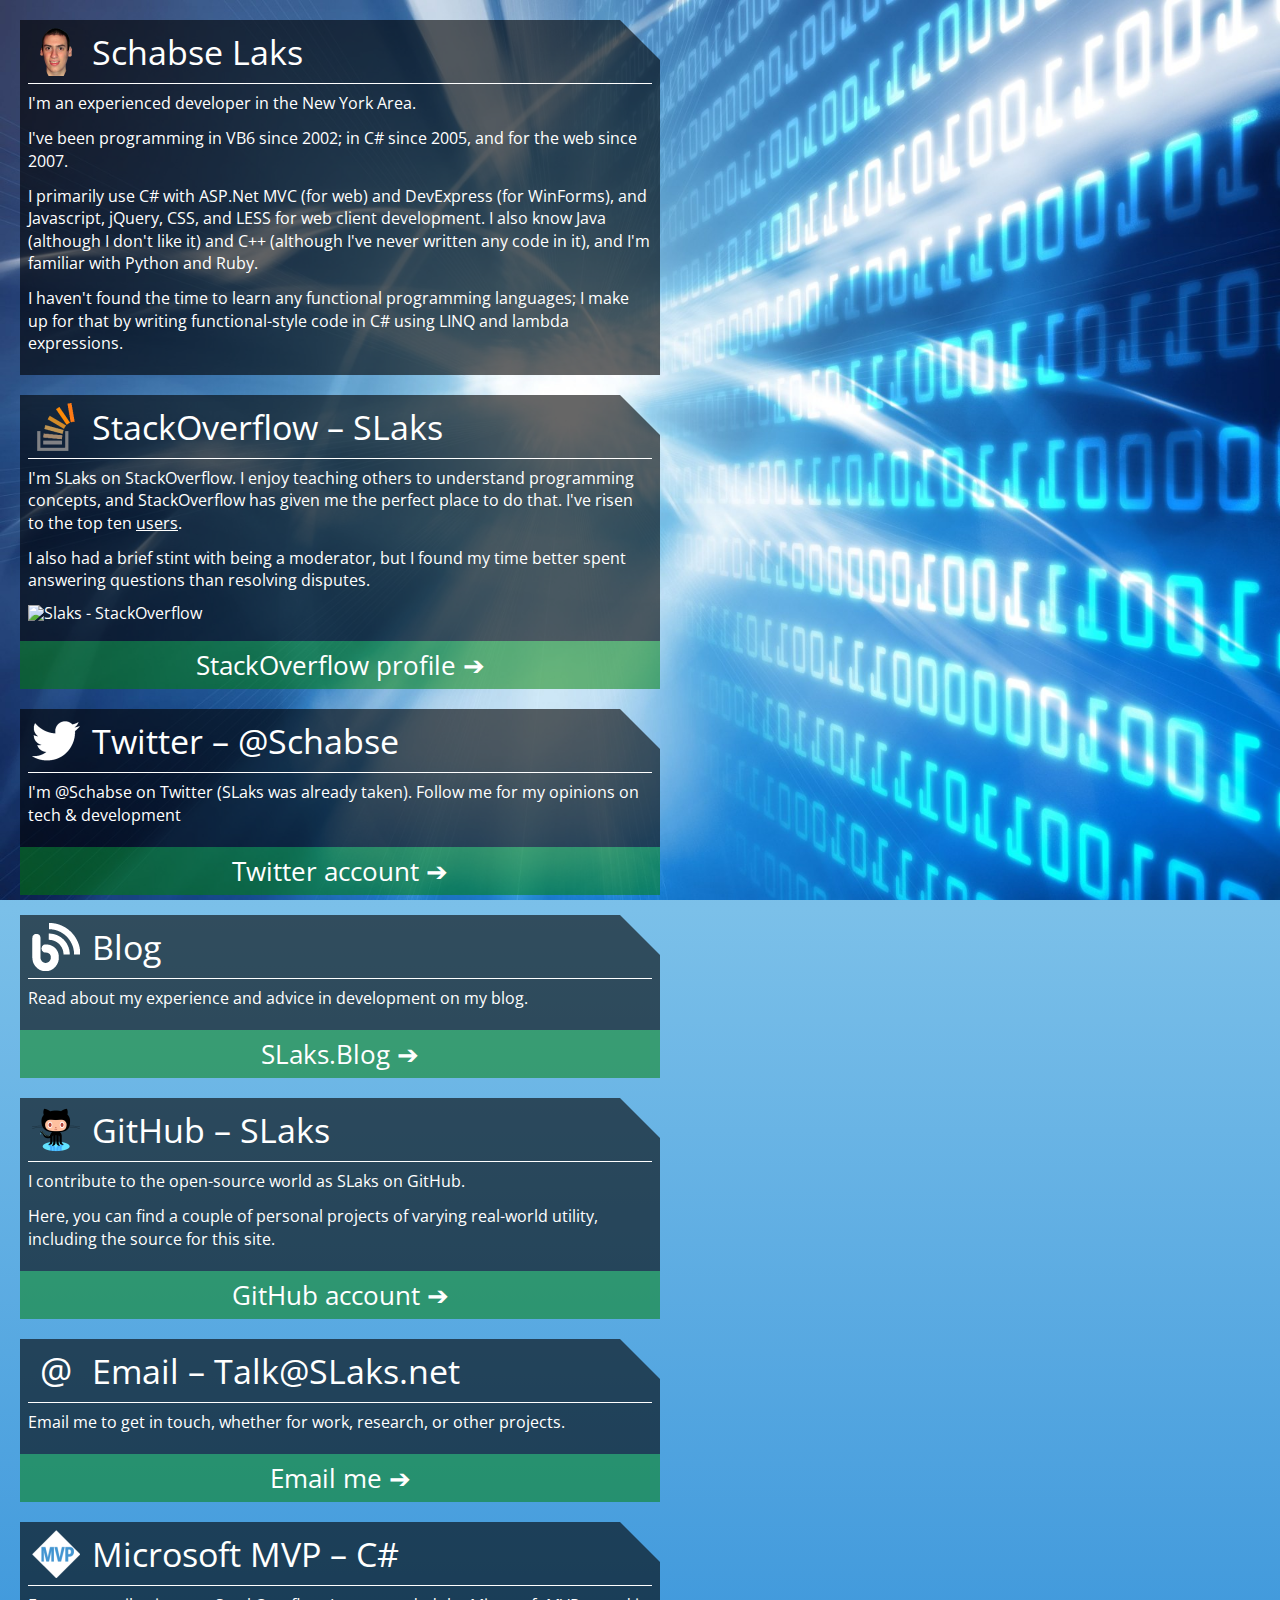
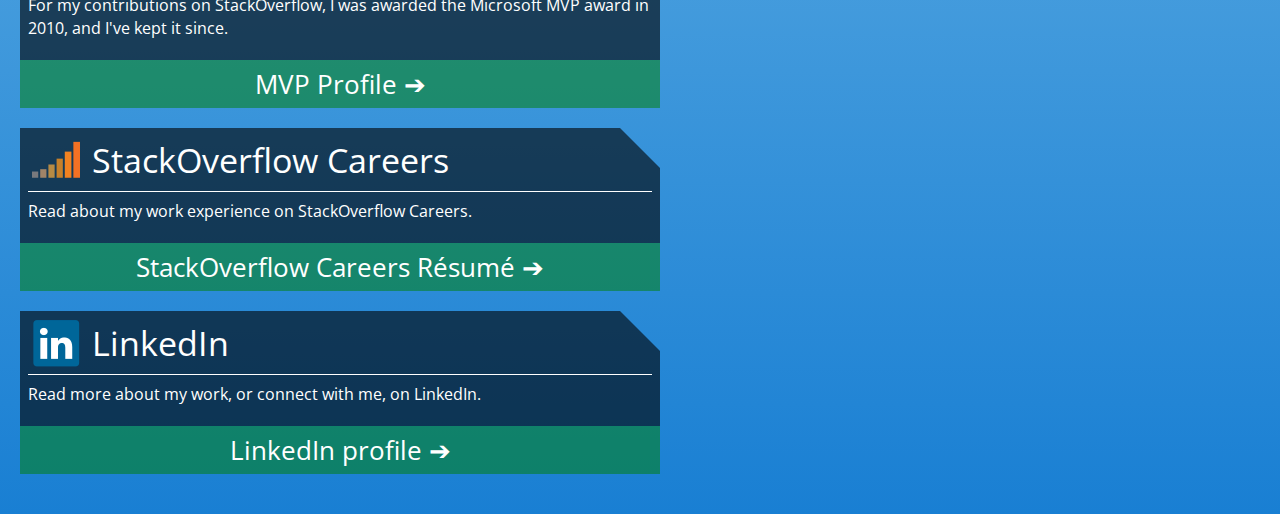
==== commit 18932dc5: "Update MVP profile URL" ====
--- a/index.html
+++ b/index.html
@@ -1,4 +1,4 @@
-﻿<!doctype html>
+<!doctype html>
 <!--[if lt IE 7]> <html class="lt-ie9 lt-ie8 lt-ie7" lang="en"> <![endif]-->
 <!--[if IE 7]>    <html class="lt-ie9 lt-ie8" lang="en"> <![endif]-->
 <!--[if IE 8]>    <html class="lt-ie9" lang="en"> <![endif]-->
@@ -121,7 +121,7 @@
                     </p>
                 </article>
 
-                <a href="http://mvp.microsoft.com/en-US/findanmvp/Pages/profile.aspx?MVPID=1e98946d-d05d-40b6-9e5b-9e8f7c63279a">
+                <a href="http://mvp.microsoft.com/en-us/mvp/Schabse%20Laks-4029236">
                     MVP Profile</a>
             </li>
 
--- a/CSS/Home-Styles.css
+++ b/CSS/Home-Styles.css
@@ -14,14 +14,39 @@
 	background: linear-gradient(top, #5f9fcb 0%,#7bc0e9 43%,#197fd3 100%); /* W3C */
 	filter: progid:DXImageTransform.Microsoft.gradient( startColorstr='#5f9fcb', endColorstr='#197fd3',GradientType=0 ); /* IE6-9 */
 }
-
+/* Put the image on the body so that the gradient can shine through before the image loads.*/
 body {
-	margin: 20px;
-	margin-right: 60px; /* Cover the extra 40 pixels of triangle margin */
+	padding: 20px;
+	padding-right: 60px; /* Cover the extra 40 pixels of triangle margin */
 	font-family: "Open Sans", Verdana, sans-serif;
 	line-height: 1;
 	color: white;
+	background-image: url('../Images/Background.jpg');
+	background-size: 100% 100%;
+	background-attachment: fixed;
 }
+
+body > img {
+	display: none;
+}
+
+.lt-ie9 body {
+	background-image: none;
+}
+
+.lt-ie9 body > img { /* IE8 doesn't support background-size, so I stretch an <img> */
+	display: block;
+	width: 100%;
+	height: 100%;
+	position: fixed;
+	left: 0;
+	top: 0;
+	right: 0;
+	bottom: 0;
+	z-index: -1;
+	pointer-events: none;
+}
+
 
 p {
 	margin-bottom: .8em;
@@ -39,19 +64,6 @@
 
 p a:hover {
 	color: #ff3;
-}
-
-body > img {
-	display: block;
-	width: 100%;
-	height: 100%;
-	position: fixed;
-	left: 0;
-	top: 0;
-	right: 0;
-	bottom: 0;
-	z-index: -1;
-	pointer-events: none;
 }
 
 ul {
@@ -154,7 +166,7 @@
 }
 
 .lt-ie9 body {
-	margin-right: 20px;
+	padding-right: 20px;
 }
 
 @media only screen and (max-width: 550px) {
@@ -162,13 +174,15 @@
 		font-size: 25px;
 	}
 }
+
 @media only screen and (max-width: 480px) {
 	ul li h2 {
 		font-size: 22px;
 	}
 }
+
 @media only screen and (max-width: 420px) {
 	ul li h2 {
 		font-size: 18px;
 	}
-}+}
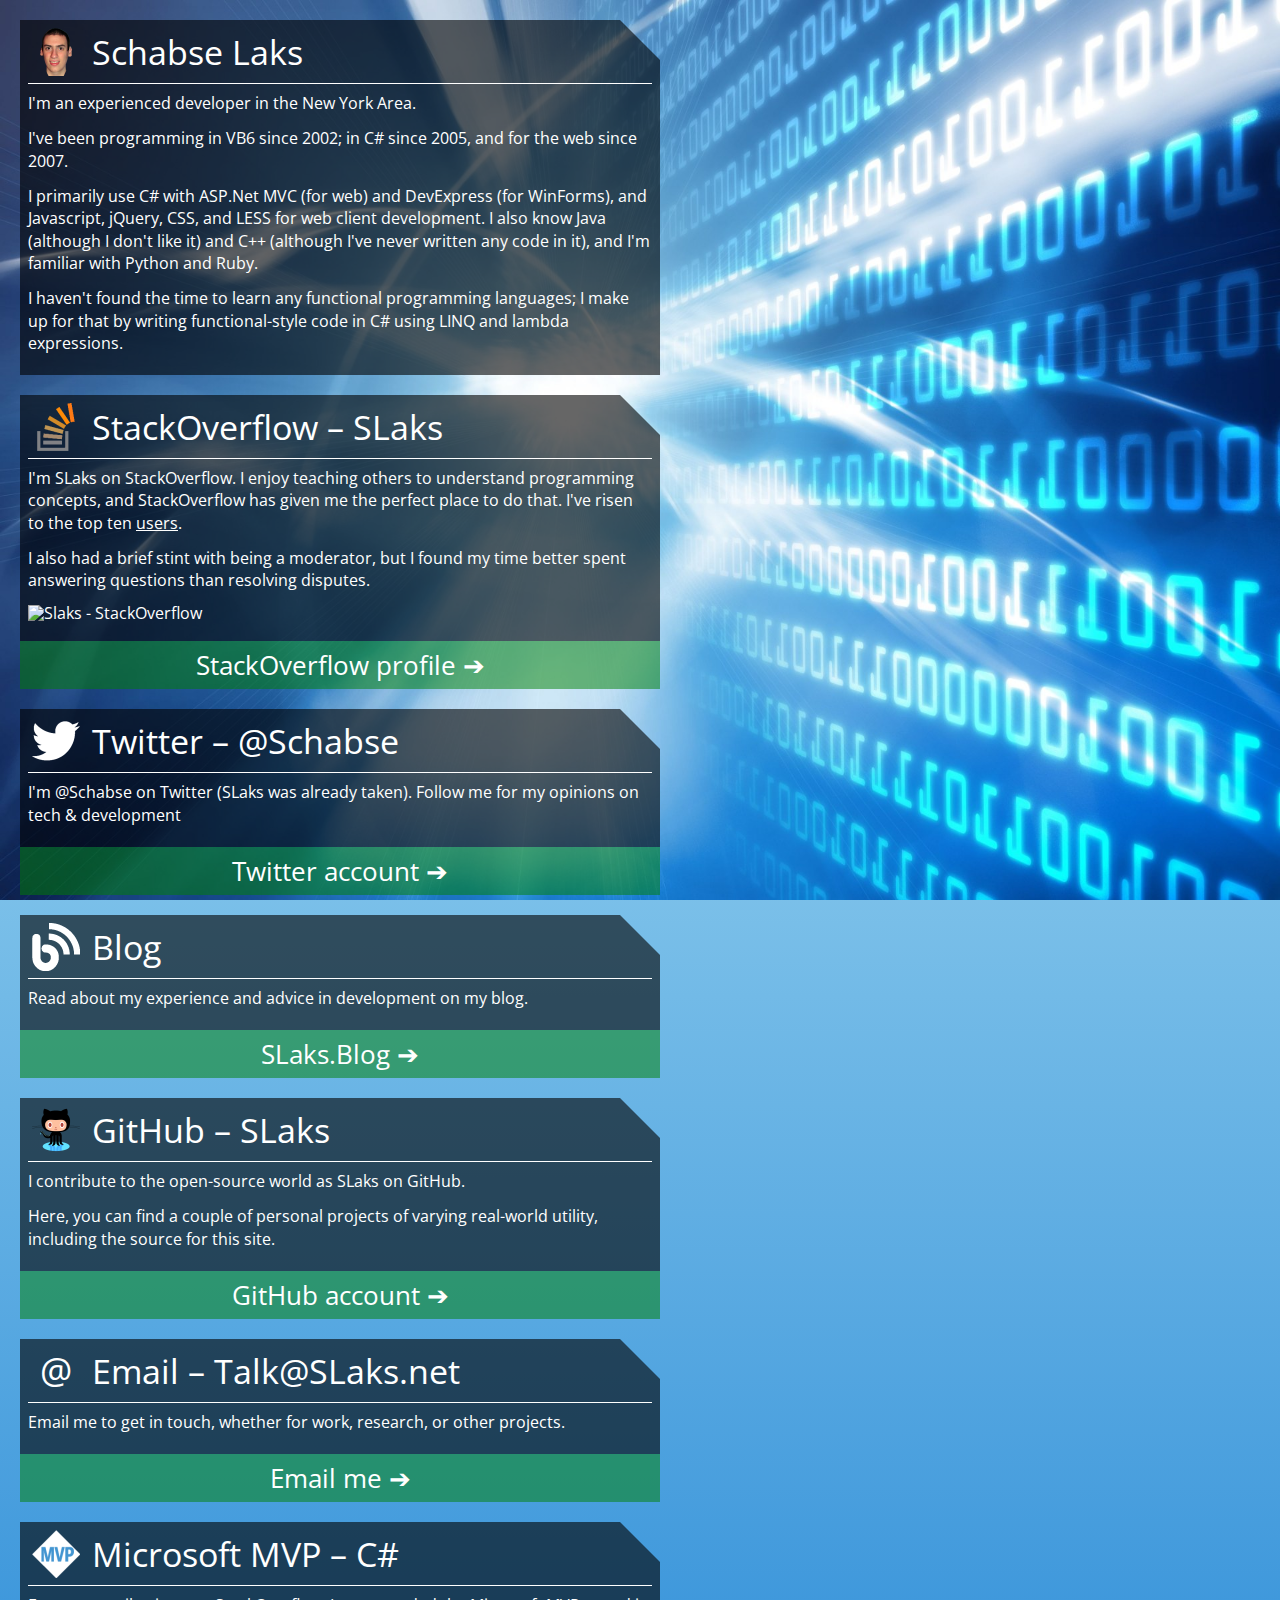
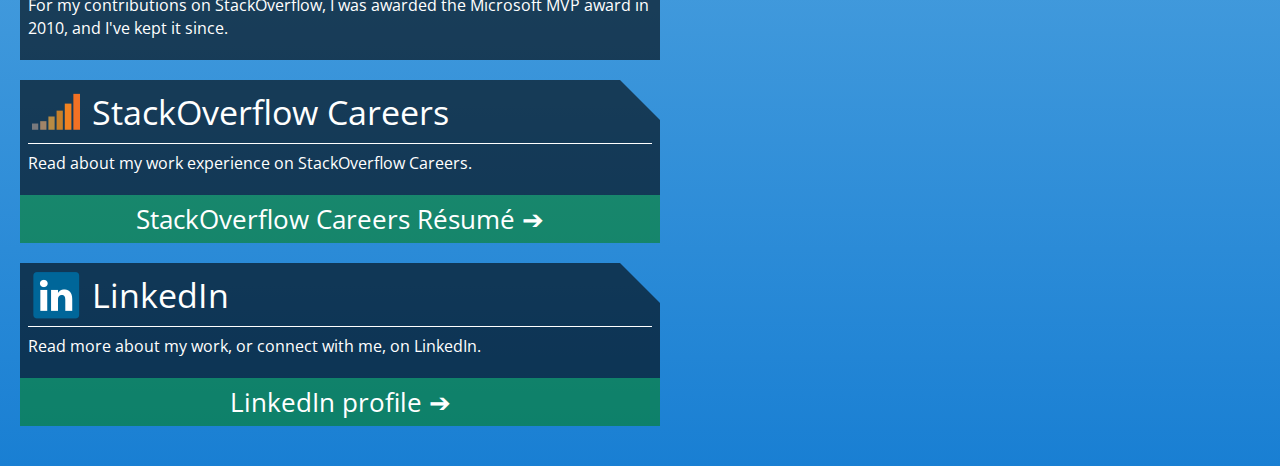
==== commit f3adc5f3: "Change all URLs to HTTPS" ====
--- a/index.html
+++ b/index.html
@@ -11,7 +11,7 @@
         <meta http-equiv="X-UA-Compatible" content="IE=edge,chrome=1">
         <title>Schabse Laks</title>
 
-        <!--[if lt IE 9]><script src="http://html5shiv.googlecode.com/svn/trunk/html5.js"></script><![endif]-->
+        <!--[if lt IE 9]><script src="https://html5shiv.googlecode.com/svn/trunk/html5.js"></script><![endif]-->
 
         <link rel="stylesheet" type="text/css" href="//fonts.googleapis.com/css?family=Open+Sans:400" />
         <link rel="stylesheet" type="text/css" href="CSS/Home-Styles.css" />
@@ -20,7 +20,7 @@
     </head>
 
     <body>
-        <!--[if lt IE 7]><p class=chromeframe>Your browser is <em>ancient!</em> <a href="http://browsehappy.com/">Upgrade to a different browser</a> or <a href="http://www.google.com/chromeframe/?redirect=true">install Google Chrome Frame</a> to experience this site.</p><![endif]-->
+        <!--[if lt IE 7]><p class=chromeframe>Your browser is <em>ancient!</em> <a href="https://browsehappy.com/">Upgrade to a different browser</a> or <a href="https://www.google.com/chromeframe/?redirect=true">install Google Chrome Frame</a> to experience this site.</p><![endif]-->
         <img alt="abstract background" src="Images/Background.jpg" />
 
         <!-- Semantic Markup FTW!  -->
@@ -56,16 +56,16 @@
                         I'm SLaks on StackOverflow. I enjoy teaching others to
                         understand programming concepts, and StackOverflow has
                         given me the perfect place to do that. 
-                        I've risen to the top ten <a href="http://stackoverflow.com/users?tab=reputation&filter=all">
+                        I've risen to the top ten <a href="https://stackoverflow.com/users?tab=reputation&filter=all">
                             users</a>.
                     </p>
                     <p>
                         I also had a brief stint with being a moderator, but I found my time better spent
                         answering questions than resolving disputes.
                     </p>
-                    <img alt="Slaks - StackOverflow" src="http://stackoverflow.com/users/flair/34397.png" />
+                    <img alt="Slaks - StackOverflow" src="https://stackoverflow.com/users/flair/34397.png" />
                 </article>
-                <a href="http://stackoverflow.com/users/34397/slaks">StackOverflow profile</a>
+                <a href="https://stackoverflow.com/users/34397/slaks">StackOverflow profile</a>
             </li>
 
             <li>
@@ -86,7 +86,7 @@
                 <article>
                     <p>Read about my experience and advice in development on my blog.</p>
                 </article>
-                <a href="http://blog.slaks.net">SLaks.Blog</a>
+                <a href="https://blog.slaks.net">SLaks.Blog</a>
             </li>
 
             <li>
@@ -120,9 +120,6 @@
                         2010, and I've kept it since.
                     </p>
                 </article>
-
-                <a href="http://mvp.microsoft.com/en-us/mvp/Schabse%20Laks-4029236">
-                    MVP Profile</a>
             </li>
 
             <li>
@@ -131,7 +128,7 @@
                 <article>
                     <p>Read about my work experience on StackOverflow Careers.</p>
                 </article>
-                <a href="http://careers.stackoverflow.com/slaks">StackOverflow Careers R&eacute;sum&eacute;</a>
+                <a href="https://careers.stackoverflow.com/slaks">StackOverflow Careers R&eacute;sum&eacute;</a>
             </li>
 
             <li>
@@ -140,7 +137,7 @@
                 <article>
                     <p>Read more about my work, or connect with me, on LinkedIn.</p>
                 </article>
-                <a href="http://www.linkedin.com/in/schabse">LinkedIn profile</a>
+                <a href="https://www.linkedin.com/in/schabse">LinkedIn profile</a>
             </li>
         </ul>
 
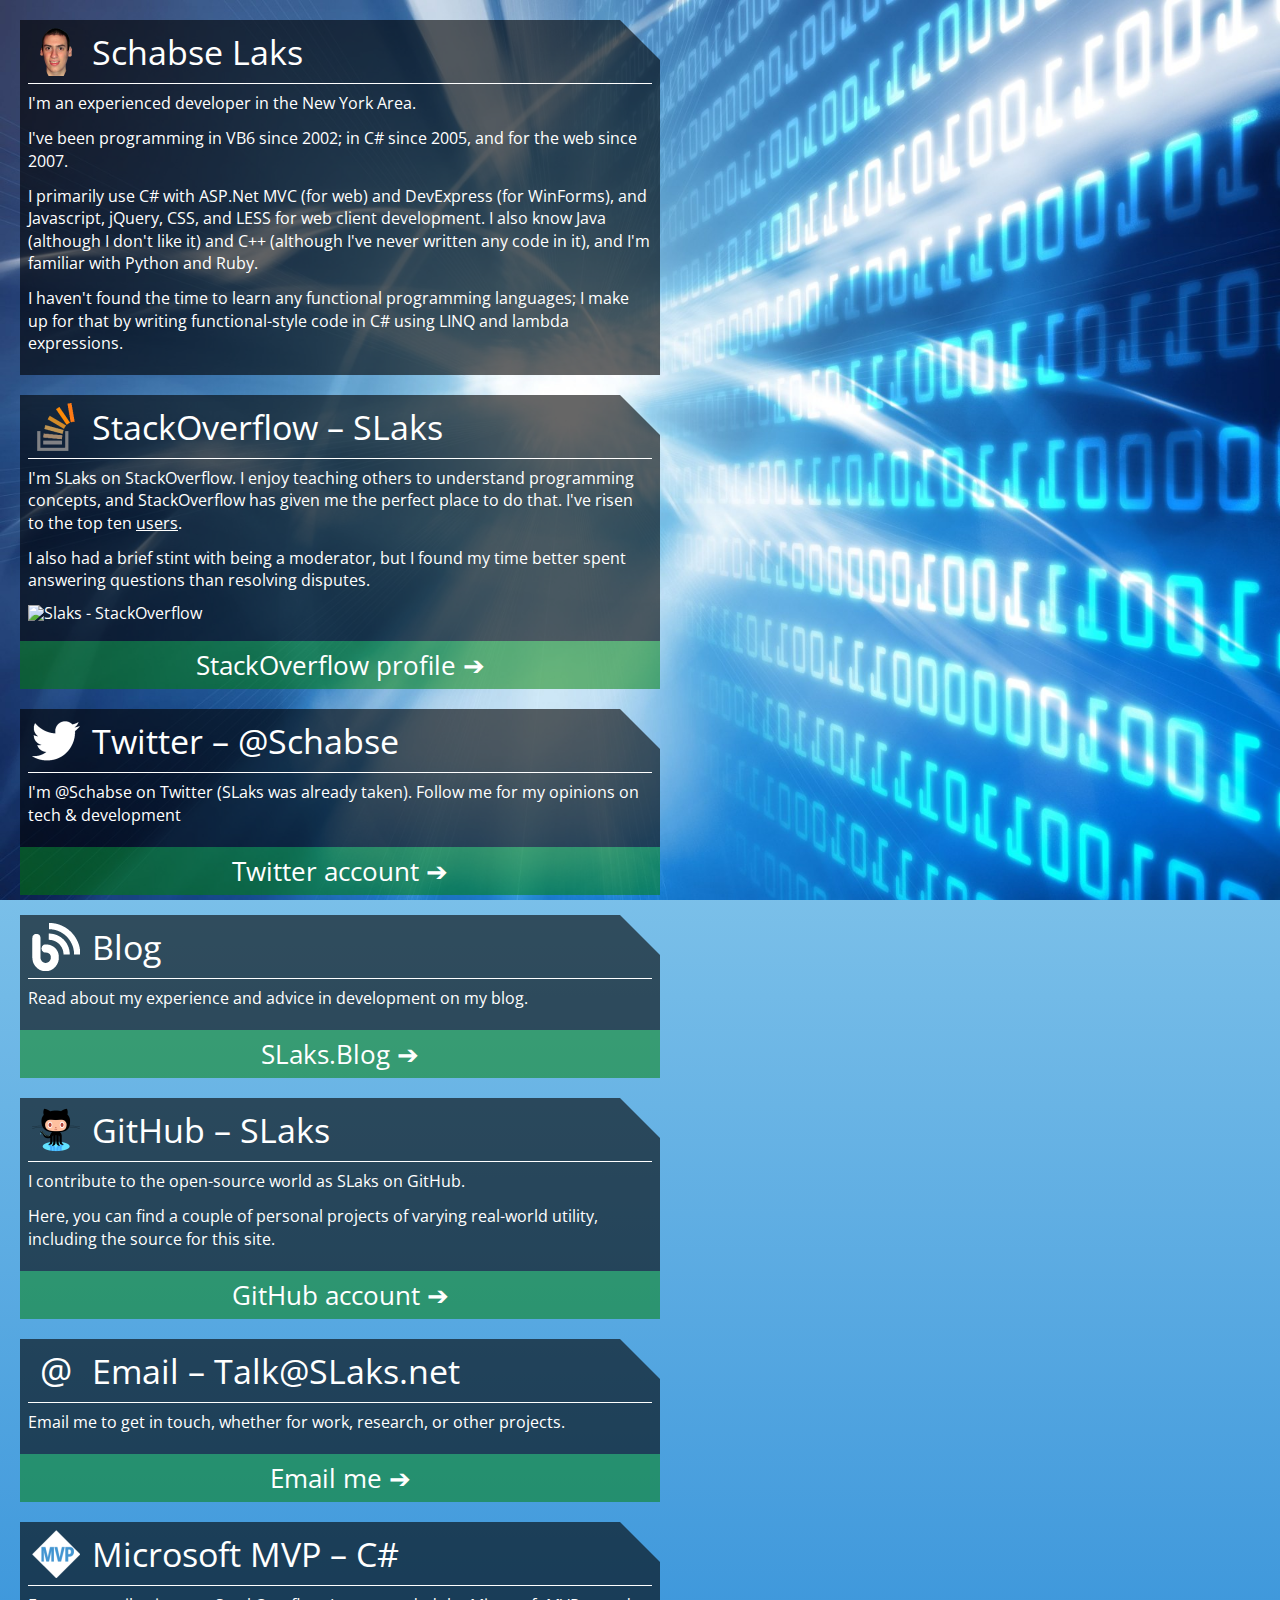
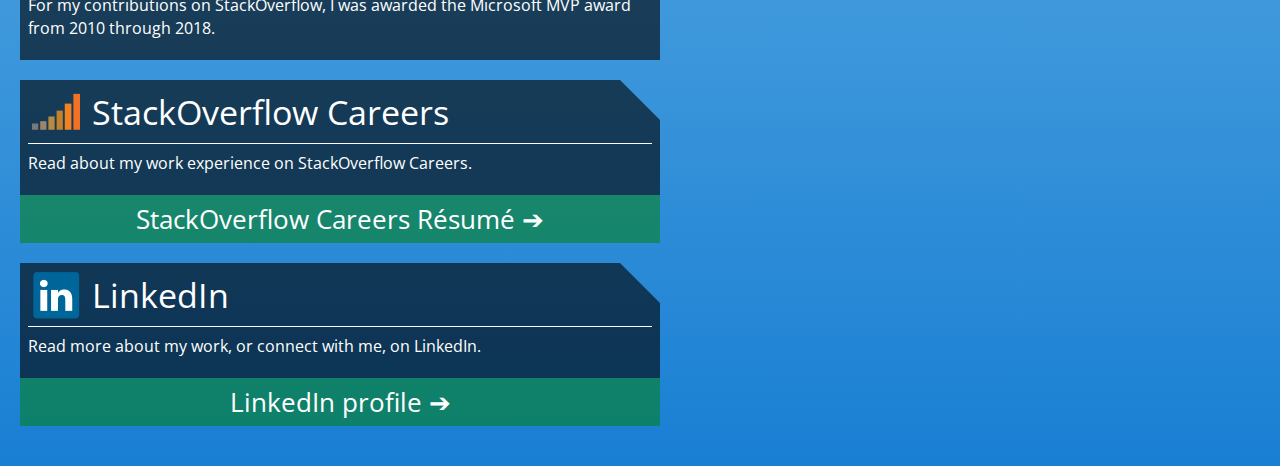
==== commit 68189968: "No more MVP award :(" ====
--- a/index.html
+++ b/index.html
@@ -116,8 +116,8 @@
                 <h2>Microsoft MVP &ndash; C#</h2>
                 <article>
                     <p>
-                        For my contributions on StackOverflow, I was awarded the Microsoft MVP award in
-                        2010, and I've kept it since.
+                        For my contributions on StackOverflow, I was awarded the Microsoft MVP award from
+                        2010 through 2018.
                     </p>
                 </article>
             </li>
